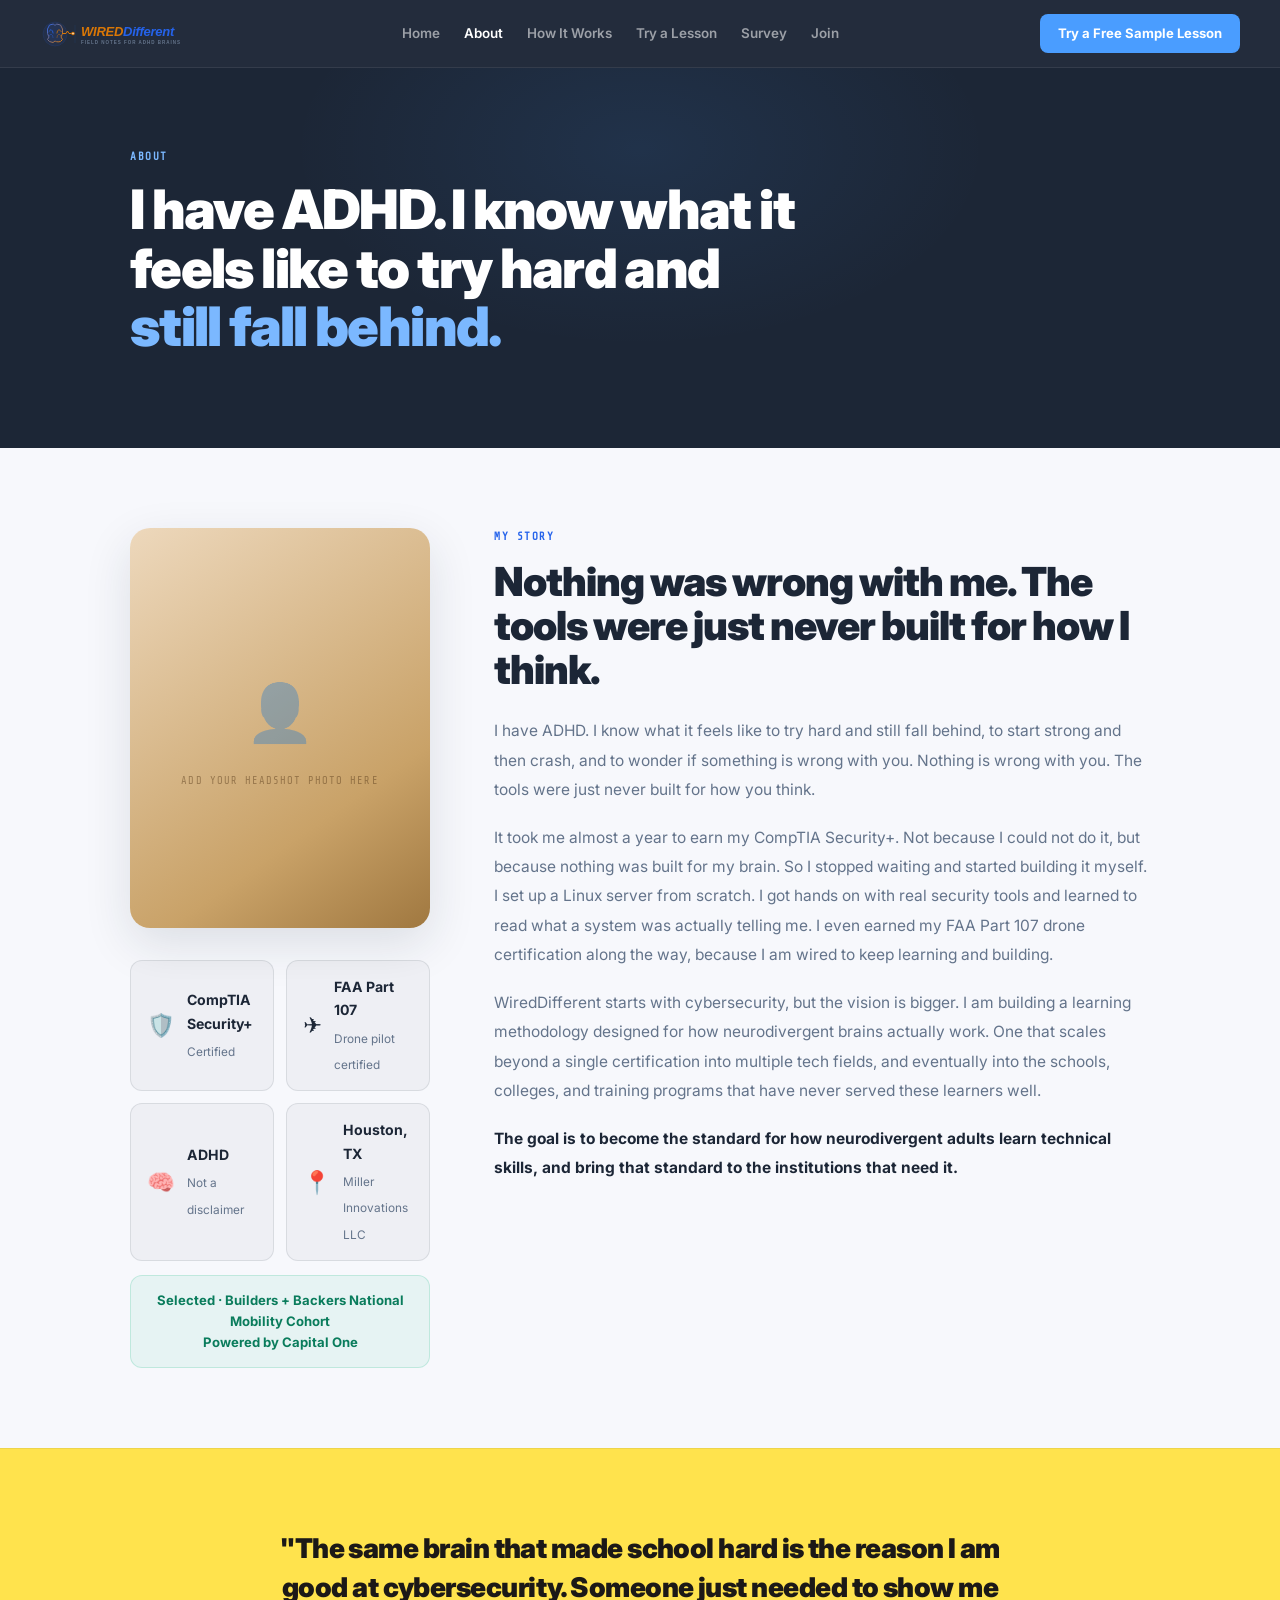
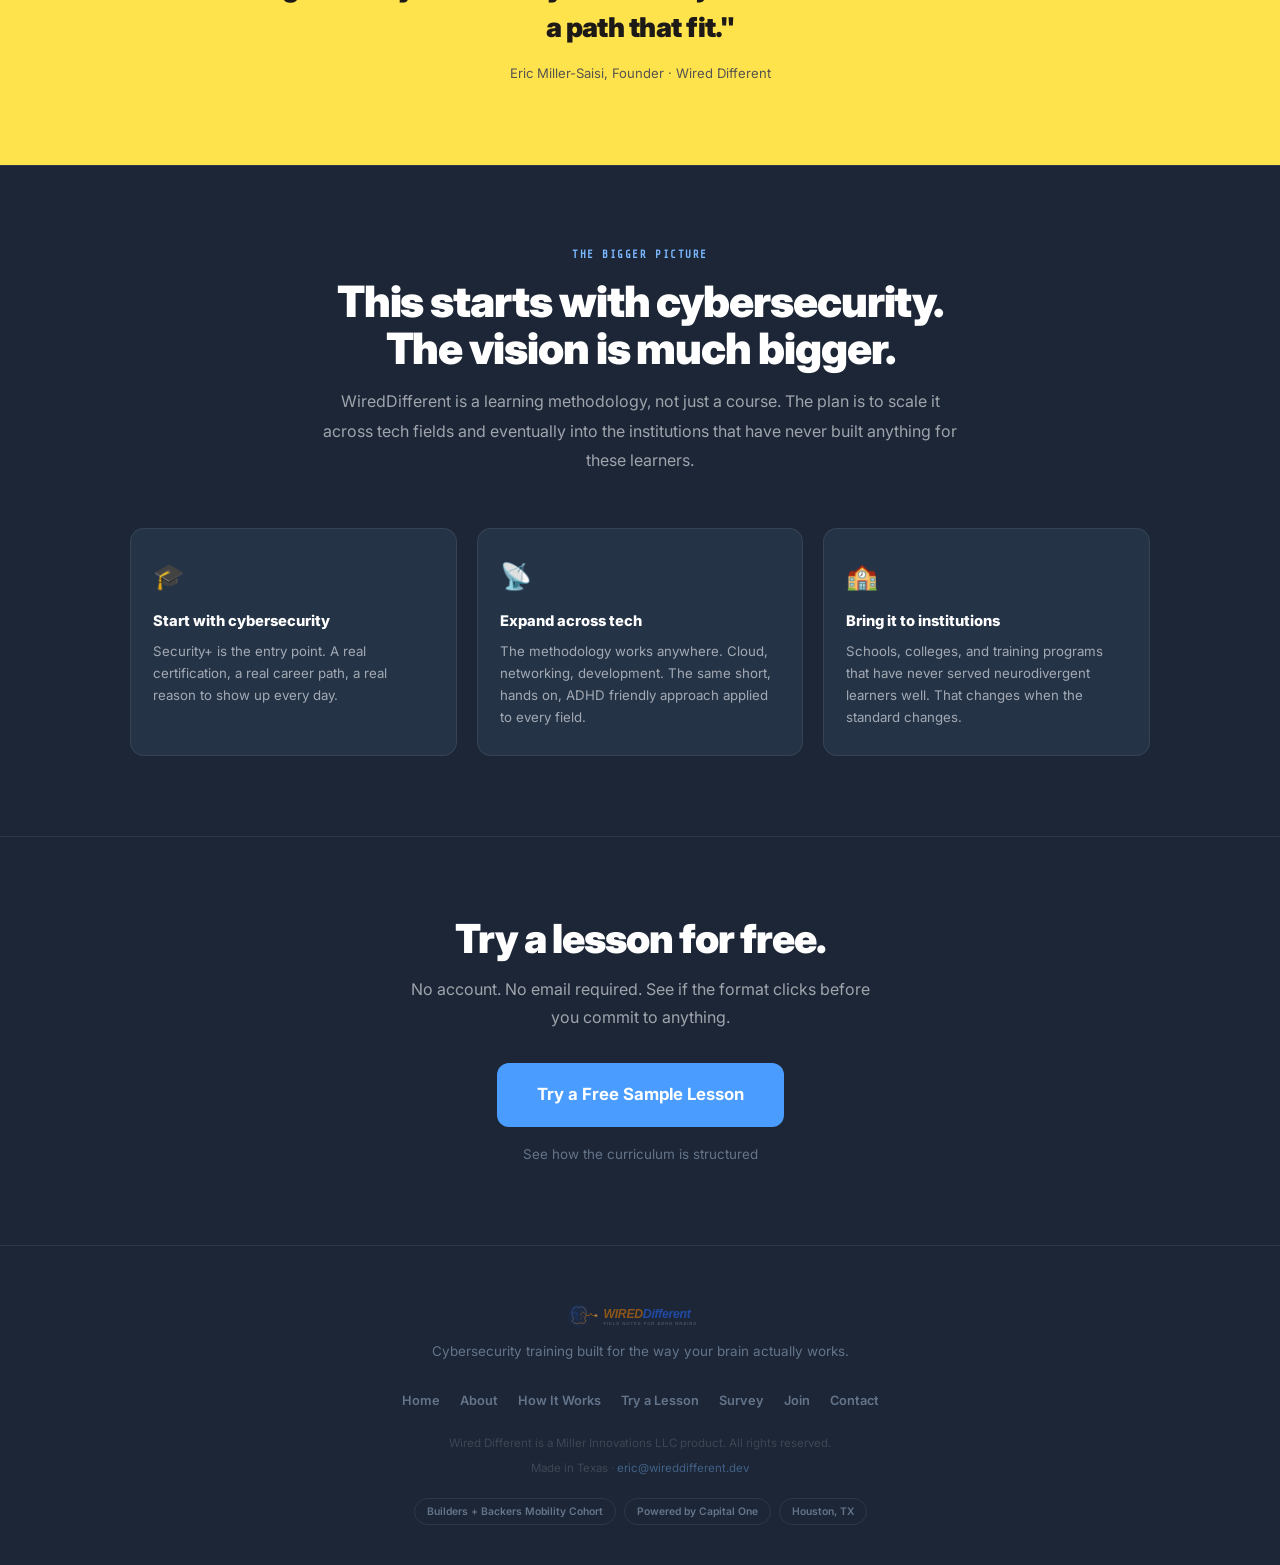
==== about.html @ 70fa24d0 "Rebuild site as 6-page multipage with shared stylesheet - Break single-page index into Home, About, " ====
<!DOCTYPE html>
<html lang="en">
<head>
  <meta charset="UTF-8"/>
  <meta name="viewport" content="width=device-width, initial-scale=1.0"/>
  <title>About Eric | Wired Different</title>
  <meta name="description" content="Eric Miller-Saisi built Wired Different after passing Security+ with ADHD and no tech background. This is that story."/>
  <link rel="stylesheet" href="style.css"/>
  <style>
    /* ====== BIO GRID ====== */
    .bio-grid {
      display: grid;
      grid-template-columns: 300px 1fr;
      gap: 64px;
      align-items: start;
    }
    @media (max-width: 820px) { .bio-grid { grid-template-columns: 1fr; gap: 40px; } }

    .founder-photo-wrap {
      position: sticky;
      top: calc(var(--nav-h) + 24px);
    }
    @media (max-width: 820px) { .founder-photo-wrap { position: static; } }

    /* PHOTO: Replace .founder-photo-placeholder with:
       <img src="your-photo.jpg" alt="Eric Miller-Saisi" style="width:100%;border-radius:20px;object-fit:cover">
       Portrait orientation recommended. Warm, natural lighting. */
    .founder-photo-placeholder {
      width: 100%;
      aspect-ratio: 3/4;
      background: linear-gradient(145deg, #EDD8BC 0%, #C9A268 70%, #A07840 100%);
      border-radius: 20px;
      display: flex;
      align-items: center;
      justify-content: center;
      flex-direction: column;
      gap: 14px;
      box-shadow: 0 16px 48px rgba(28,38,54,.12);
    }
    @media (max-width: 820px) { .founder-photo-placeholder { aspect-ratio: 4/3; } }
    .founder-photo-placeholder .ph-icon { font-size: 3.5rem; opacity: .35; }
    .founder-photo-placeholder .ph-label {
      font-family: var(--mono);
      font-size: .65rem;
      color: rgba(80,50,20,.45);
      letter-spacing: .1em;
      text-transform: uppercase;
      text-align: center;
      padding: 0 20px;
    }

    .bio-copy h2 {
      font-size: clamp(1.8rem, 3.5vw, 2.5rem);
      font-weight: 900;
      line-height: 1.1;
      letter-spacing: -.025em;
      color: var(--navy);
      margin-bottom: 24px;
    }
    .bio-copy p {
      font-size: .97rem;
      color: var(--dim);
      line-height: 1.9;
      margin-bottom: 18px;
    }
    .bio-copy p strong { color: var(--navy); }

    /* ====== CREDS ====== */
    .creds-grid {
      display: grid;
      grid-template-columns: 1fr 1fr;
      gap: 12px;
      margin-top: 32px;
    }
    @media (max-width: 500px) { .creds-grid { grid-template-columns: 1fr; } }
    .cred-card {
      display: flex;
      align-items: center;
      gap: 12px;
      background: rgba(28,38,54,.04);
      border: 1px solid var(--border-light);
      border-radius: 12px;
      padding: 14px 16px;
    }
    .cred-ico { font-size: 1.4rem; flex-shrink: 0; }
    .cred-card strong { font-size: .88rem; color: var(--navy); display: block; margin-bottom: 2px; }
    .cred-card small { font-size: .74rem; color: var(--dim); }
    .bb-badge {
      margin-top: 14px;
      padding: 14px 18px;
      background: rgba(16,185,129,.07);
      border: 1px solid rgba(16,185,129,.18);
      border-radius: 12px;
      font-size: .82rem;
      font-weight: 700;
      color: #0A7C5C;
      line-height: 1.6;
      text-align: center;
    }

    /* ====== PULLQUOTE ====== */
    .about-quote {
      padding: 80px 0;
      background: var(--yellow);
      border-top: 1px solid rgba(28,38,54,.08);
    }
    .about-quote blockquote {
      font-size: clamp(1.25rem, 2.5vw, 1.7rem);
      font-weight: 900;
      color: #1C1917;
      line-height: 1.45;
      letter-spacing: -.02em;
      max-width: 720px;
      margin: 0 auto 16px;
      text-align: center;
    }
    .about-quote cite {
      display: block;
      text-align: center;
      font-size: .82rem;
      color: #57534E;
      font-style: normal;
    }

    /* ====== VISION SECTION ====== */
    .vision-grid {
      display: grid;
      grid-template-columns: repeat(3, 1fr);
      gap: 20px;
    }
    @media (max-width: 680px) { .vision-grid { grid-template-columns: 1fr; } }
    .vision-item {
      background: var(--navy-lt);
      border: 1px solid var(--border-dark);
      border-radius: 14px;
      padding: 26px 22px;
    }
    .vision-item .v-ico { font-size: 1.6rem; margin-bottom: 12px; display: block; }
    .vision-item h4 { font-size: .92rem; font-weight: 800; color: #fff; margin-bottom: 8px; }
    .vision-item p { font-size: .83rem; color: var(--dim2); line-height: 1.65; }

    /* ====== PHOTO ROW ====== */
    .life-photo-row {
      display: grid;
      grid-template-columns: 1fr 1fr;
      gap: 20px;
      margin-top: 40px;
    }
    @media (max-width: 600px) { .life-photo-row { grid-template-columns: 1fr; } }
    .life-photo-row img {
      width: 100%;
      height: 280px;
      object-fit: cover;
      border-radius: 16px;
      display: block;
    }
  </style>
</head>
<body>

<nav>
  <a class="nav-logo" href="index.html">
    <img src="WiredDifferent_Logo.svg" alt="Wired Different" onerror="this.style.display='none';this.nextElementSibling.style.display='block'"/>
    <span class="nav-logo-txt" style="display:none">Wired <span>Different</span></span>
  </a>
  <button class="nav-toggle" id="nav-toggle" aria-label="Open menu">
    <span></span><span></span><span></span>
  </button>
  <div class="nav-links" id="nav-links">
    <a href="index.html" class="nav-link">Home</a>
    <a href="about.html" class="nav-link current">About</a>
    <a href="how-it-works.html" class="nav-link">How It Works</a>
    <a href="lesson.html" class="nav-link">Try a Lesson</a>
    <a href="survey.html" class="nav-link">Survey</a>
    <a href="join.html" class="nav-link">Join</a>
  </div>
  <a href="lesson.html" class="nav-cta">Try a Free Sample Lesson</a>
</nav>


<!-- PAGE HERO -->
<section class="page-hero">
  <div class="wrap">
    <div class="page-hero-inner">
      <span class="section-label light reveal">About</span>
      <h1 class="reveal">I have ADHD. I know what it feels like to try hard and <span class="hl">still fall behind.</span></h1>
    </div>
  </div>
</section>


<!-- BIO -->
<section class="section-light">
  <div class="wrap">
    <div class="bio-grid">

      <div class="founder-photo-wrap reveal">
        <!-- PHOTO: Replace the div below with your real headshot.
             Example: <img src="eric-headshot.jpg" alt="Eric Miller-Saisi" style="width:100%;border-radius:20px;object-fit:cover">
             Portrait orientation. Warm, natural lighting. Authentic over polished. -->
        <div class="founder-photo-placeholder">
          <span class="ph-icon">👤</span>
          <span class="ph-label">Add your headshot photo here</span>
        </div>
        <div class="creds-grid">
          <div class="cred-card">
            <span class="cred-ico">🛡️</span>
            <div><strong>CompTIA Security+</strong><small>Certified</small></div>
          </div>
          <div class="cred-card">
            <span class="cred-ico">✈️</span>
            <div><strong>FAA Part 107</strong><small>Drone pilot certified</small></div>
          </div>
          <div class="cred-card">
            <span class="cred-ico">🧠</span>
            <div><strong>ADHD</strong><small>Not a disclaimer</small></div>
          </div>
          <div class="cred-card">
            <span class="cred-ico">📍</span>
            <div><strong>Houston, TX</strong><small>Miller Innovations LLC</small></div>
          </div>
        </div>
        <div class="bb-badge">
          Selected &middot; Builders + Backers National Mobility Cohort<br/>Powered by Capital One
        </div>
      </div>

      <div class="bio-copy">
        <span class="section-label reveal">My Story</span>
        <h2 class="reveal">Nothing was wrong with me. The tools were just never built for how I think.</h2>

        <p class="reveal d1">I have ADHD. I know what it feels like to try hard and still fall behind, to start strong and then crash, and to wonder if something is wrong with you. Nothing is wrong with you. The tools were just never built for how you think.</p>

        <p class="reveal d1">It took me almost a year to earn my CompTIA Security+. Not because I could not do it, but because nothing was built for my brain. So I stopped waiting and started building it myself. I set up a Linux server from scratch. I got hands on with real security tools and learned to read what a system was actually telling me. I even earned my FAA Part 107 drone certification along the way, because I am wired to keep learning and building.</p>

        <p class="reveal d2">WiredDifferent starts with cybersecurity, but the vision is bigger. I am building a learning methodology designed for how neurodivergent brains actually work. One that scales beyond a single certification into multiple tech fields, and eventually into the schools, colleges, and training programs that have never served these learners well.</p>

        <p class="reveal d2"><strong>The goal is to become the standard for how neurodivergent adults learn technical skills, and bring that standard to the institutions that need it.</strong></p>

        <!-- PHOTO: Add two warm lifestyle photos here when you have them.
             Example:
             <div class="life-photo-row">
               <img src="photo-working.jpg" alt="Eric working on a Linux setup">
               <img src="photo-teaching.jpg" alt="Eric at a workshop">
             </div>
        -->
      </div>

    </div>
  </div>
</section>


<!-- PULLQUOTE -->
<section class="about-quote">
  <div class="wrap">
    <blockquote class="reveal">"The same brain that made school hard is the reason I am good at cybersecurity. Someone just needed to show me a path that fit."</blockquote>
    <cite class="reveal d1">Eric Miller-Saisi, Founder &middot; Wired Different</cite>
  </div>
</section>


<!-- VISION -->
<section class="section-dark">
  <div class="wrap">
    <div class="section-head light">
      <span class="section-label light reveal">The Bigger Picture</span>
      <h2 class="reveal">This starts with cybersecurity.<br/>The vision is much bigger.</h2>
      <p class="reveal d1">WiredDifferent is a learning methodology, not just a course. The plan is to scale it across tech fields and eventually into the institutions that have never built anything for these learners.</p>
    </div>
    <div class="vision-grid">
      <div class="vision-item reveal">
        <span class="v-ico">🎓</span>
        <h4>Start with cybersecurity</h4>
        <p>Security+ is the entry point. A real certification, a real career path, a real reason to show up every day.</p>
      </div>
      <div class="vision-item reveal d1">
        <span class="v-ico">📡</span>
        <h4>Expand across tech</h4>
        <p>The methodology works anywhere. Cloud, networking, development. The same short, hands on, ADHD friendly approach applied to every field.</p>
      </div>
      <div class="vision-item reveal d2">
        <span class="v-ico">🏫</span>
        <h4>Bring it to institutions</h4>
        <p>Schools, colleges, and training programs that have never served neurodivergent learners well. That changes when the standard changes.</p>
      </div>
    </div>
  </div>
</section>


<!-- CTA BAR -->
<div class="cta-bar">
  <div class="wrap">
    <h2 class="reveal">Try a lesson for free.</h2>
    <p class="reveal d1">No account. No email required. See if the format clicks before you commit to anything.</p>
    <a href="lesson.html" class="btn-primary lg reveal d2">Try a Free Sample Lesson</a>
    <a href="how-it-works.html" class="sub-link reveal d3">See how the curriculum is structured</a>
  </div>
</div>


<!-- FOOTER -->
<footer>
  <img src="WiredDifferent_Logo.svg" alt="Wired Different" onerror="this.style.display='none';document.getElementById('ftxt').style.display='block'"/>
  <div class="foot-name" id="ftxt" style="display:none">Wired <span>Different</span></div>
  <p class="foot-tagline">Cybersecurity training built for the way your brain actually works.</p>
  <div class="foot-links">
    <a href="index.html">Home</a>
    <a href="about.html">About</a>
    <a href="how-it-works.html">How It Works</a>
    <a href="lesson.html">Try a Lesson</a>
    <a href="survey.html">Survey</a>
    <a href="join.html">Join</a>
    <a href="mailto:eric@wireddifferent.dev">Contact</a>
  </div>
  <p class="foot-copy">
    Wired Different is a Miller Innovations LLC product. All rights reserved.<br/>
    Made in Texas &middot; <a href="mailto:eric@wireddifferent.dev">eric@wireddifferent.dev</a>
  </p>
  <div class="foot-pills">
    <span class="fp">Builders + Backers Mobility Cohort</span>
    <span class="fp">Powered by Capital One</span>
    <span class="fp">Houston, TX</span>
  </div>
</footer>


<script>
(function(){
  document.getElementById('nav-toggle').addEventListener('click',function(){
    document.getElementById('nav-links').classList.toggle('open');
  });
  const obs = new IntersectionObserver(entries=>{
    entries.forEach(e=>{ if(e.isIntersecting){ e.target.classList.add('on'); obs.unobserve(e.target); } });
  },{threshold:0.07});
  document.querySelectorAll('.reveal').forEach(el=>obs.observe(el));
})();
</script>
</body>
</html>
---- style.css ----
@import url('https://fonts.googleapis.com/css2?family=Inter:wght@300;400;500;600;700;800;900&family=Share+Tech+Mono&display=swap');

*, *::before, *::after { box-sizing: border-box; margin: 0; padding: 0; }

:root {
  --cream: #F7F8FC;
  --navy: #1C2636;
  --navy-lt: #253347;
  --navy-card: #2A3A50;
  --blue: #4A9DFF;
  --blue-deep: #2563EB;
  --blue-lt: #7BB8FF;
  --yellow: #FFE34D;
  --yellow-lt: #FFF0A0;
  --green: #10B981;
  --green-lt: #34D399;
  --purple: #8B5CF6;
  --red: #EF4444;
  --border-light: rgba(28,38,54,.1);
  --border-dark: rgba(255,255,255,.08);
  --dim: #64748B;
  --dim2: rgba(247,248,252,.6);
  --mono: 'Share Tech Mono', monospace;
  --nav-h: 68px;
}

html { scroll-behavior: smooth; }
body {
  font-family: 'Inter', system-ui, sans-serif;
  background: var(--cream);
  color: var(--navy);
  line-height: 1.65;
  overflow-x: hidden;
}

/* LAYOUT */
.wrap { max-width: 1100px; margin: 0 auto; padding: 0 40px; }
@media (max-width: 600px) { .wrap { padding: 0 20px; } }

/* REVEAL */
.reveal { opacity: 0; transform: translateY(20px); transition: opacity .6s ease, transform .6s ease; }
.reveal.on { opacity: 1; transform: none; }
.d1 { transition-delay: .1s; }
.d2 { transition-delay: .2s; }
.d3 { transition-delay: .3s; }
.d4 { transition-delay: .4s; }

/* ===================== NAV ===================== */
nav {
  height: var(--nav-h);
  padding: 0 40px;
  display: flex;
  align-items: center;
  justify-content: space-between;
  gap: 20px;
  position: sticky;
  top: 0;
  z-index: 200;
  background: rgba(28,38,54,.97);
  backdrop-filter: blur(20px);
  border-bottom: 1px solid var(--border-dark);
}
@media (max-width: 600px) { nav { padding: 0 20px; } }

.nav-logo {
  display: flex;
  align-items: center;
  gap: 10px;
  text-decoration: none;
  flex-shrink: 0;
}
.nav-logo img { height: 30px; }
.nav-logo-txt { font-size: .92rem; font-weight: 800; color: #fff; }
.nav-logo-txt span { color: var(--blue-lt); }

.nav-links {
  display: flex;
  align-items: center;
  gap: 2px;
  flex: 1;
  justify-content: center;
}

.nav-link {
  font-size: .84rem;
  font-weight: 600;
  color: rgba(255,255,255,.55);
  text-decoration: none;
  padding: 6px 11px;
  border-radius: 6px;
  transition: color .2s, background .2s;
  white-space: nowrap;
}
.nav-link:hover { color: #fff; background: rgba(255,255,255,.06); }
.nav-link.current { color: #fff; }

.nav-cta {
  background: var(--blue);
  color: #fff;
  padding: 9px 18px;
  border-radius: 8px;
  font-weight: 700;
  font-size: .82rem;
  text-decoration: none;
  transition: background .2s;
  flex-shrink: 0;
  white-space: nowrap;
}
.nav-cta:hover { background: var(--blue-deep); }

.nav-toggle {
  display: none;
  flex-direction: column;
  justify-content: center;
  gap: 5px;
  background: none;
  border: none;
  cursor: pointer;
  padding: 6px;
  flex-shrink: 0;
}
.nav-toggle span {
  display: block;
  width: 22px;
  height: 2px;
  background: rgba(255,255,255,.7);
  border-radius: 2px;
  transition: all .3s;
}

@media (max-width: 860px) {
  .nav-toggle { display: flex; }
  .nav-links {
    display: none;
    position: absolute;
    top: var(--nav-h);
    left: 0;
    right: 0;
    background: var(--navy);
    border-bottom: 1px solid var(--border-dark);
    padding: 12px 20px 20px;
    flex-direction: column;
    align-items: flex-start;
    gap: 2px;
    box-shadow: 0 16px 40px rgba(0,0,0,.4);
  }
  .nav-links.open { display: flex; }
  .nav-link { font-size: .95rem; width: 100%; padding: 11px 14px; }
}

/* ===================== BUTTONS ===================== */
.btn-primary {
  display: inline-flex;
  align-items: center;
  gap: 8px;
  background: var(--blue);
  color: #fff;
  padding: 15px 32px;
  border-radius: 10px;
  font-weight: 700;
  font-size: 1rem;
  text-decoration: none;
  transition: all .2s;
  border: none;
  cursor: pointer;
  font-family: 'Inter', sans-serif;
}
.btn-primary:hover {
  background: var(--blue-deep);
  transform: translateY(-2px);
  box-shadow: 0 8px 28px rgba(74,157,255,.35);
}
.btn-primary.lg { padding: 18px 40px; font-size: 1.05rem; border-radius: 12px; }

.btn-ghost {
  display: inline-flex;
  align-items: center;
  gap: 8px;
  background: transparent;
  color: var(--blue-lt);
  padding: 13px 26px;
  border-radius: 10px;
  font-weight: 700;
  font-size: .9rem;
  text-decoration: none;
  border: 1.5px solid rgba(74,157,255,.3);
  transition: all .2s;
  cursor: pointer;
  font-family: 'Inter', sans-serif;
}
.btn-ghost:hover {
  border-color: var(--blue-lt);
  color: #fff;
  background: rgba(74,157,255,.08);
}

/* ===================== SECTION LABELS ===================== */
.section-label {
  display: block;
  font-family: var(--mono);
  font-size: .68rem;
  font-weight: 700;
  letter-spacing: .14em;
  text-transform: uppercase;
  color: var(--blue-deep);
  margin-bottom: 14px;
}
.section-label.light { color: var(--blue-lt); }

/* ===================== PAGE HERO ===================== */
.page-hero {
  padding: 80px 0 72px;
  background: var(--navy);
  position: relative;
  overflow: hidden;
}
.page-hero::before {
  content: '';
  position: absolute;
  top: -120px;
  left: 50%;
  transform: translateX(-50%);
  width: 700px;
  height: 400px;
  background: radial-gradient(ellipse, rgba(74,157,255,.1) 0%, transparent 70%);
  pointer-events: none;
}
.page-hero-inner { position: relative; z-index: 1; max-width: 680px; }
.page-hero h1 {
  font-size: clamp(2.2rem, 4.5vw, 3.4rem);
  font-weight: 900;
  line-height: 1.08;
  letter-spacing: -.03em;
  color: #fff;
  margin-bottom: 20px;
}
.page-hero h1 .hl { color: var(--blue-lt); }
.page-hero .sub {
  font-size: 1.05rem;
  color: var(--dim2);
  line-height: 1.85;
  max-width: 560px;
  margin-bottom: 32px;
}

/* ===================== SECTIONS ===================== */
.section-light { padding: 80px 0; background: var(--cream); }
.section-dark { padding: 80px 0; background: var(--navy); border-top: 1px solid var(--border-dark); }

.section-head { text-align: center; max-width: 640px; margin: 0 auto 52px; }
.section-head h2 {
  font-size: clamp(1.9rem, 4vw, 2.7rem);
  font-weight: 900;
  line-height: 1.1;
  letter-spacing: -.025em;
  color: var(--navy);
  margin-bottom: 14px;
}
.section-head.light h2 { color: #fff; }
.section-head p { font-size: 1rem; color: var(--dim); line-height: 1.85; }
.section-head.light p { color: var(--dim2); }

/* ===================== PHOTO PLACEHOLDERS ===================== */
.photo-wrap {
  background: linear-gradient(145deg, #EDD8BC 0%, #C9A268 100%);
  border-radius: 16px;
  overflow: hidden;
  display: flex;
  align-items: center;
  justify-content: center;
  flex-direction: column;
  gap: 10px;
}
.photo-wrap .ph-icon { font-size: 2.2rem; opacity: .35; }
.photo-wrap .ph-label {
  font-family: var(--mono);
  font-size: .64rem;
  color: rgba(80,50,20,.45);
  letter-spacing: .1em;
  text-transform: uppercase;
}

/* ===================== STATS STRIP ===================== */
.stats-strip {
  background: var(--navy-lt);
  border-top: 1px solid var(--border-dark);
  border-bottom: 1px solid var(--border-dark);
  padding: 32px 0;
}
.stats-inner {
  display: grid;
  grid-template-columns: repeat(4, 1fr);
  max-width: 1100px;
  margin: 0 auto;
  padding: 0 40px;
}
@media (max-width: 700px) { .stats-inner { grid-template-columns: repeat(2, 1fr); } }
@media (max-width: 400px) { .stats-inner { padding: 0 20px; } }
.stat-item {
  text-align: center;
  padding: 12px 16px;
  border-right: 1px solid var(--border-dark);
}
.stat-item:last-child { border-right: none; }
@media (max-width: 700px) { .stat-item:nth-child(2) { border-right: none; } }
.stat-n {
  display: block;
  font-size: 1.8rem;
  font-weight: 900;
  color: var(--blue-lt);
  line-height: 1;
  margin-bottom: 4px;
}
.stat-l {
  font-size: .72rem;
  color: var(--dim);
  text-transform: uppercase;
  letter-spacing: .08em;
  font-weight: 600;
}

/* ===================== CTA BAR ===================== */
.cta-bar {
  background: var(--navy);
  padding: 80px 0;
  text-align: center;
  border-top: 1px solid var(--border-dark);
}
.cta-bar h2 {
  font-size: clamp(1.8rem, 3.5vw, 2.5rem);
  font-weight: 900;
  line-height: 1.1;
  letter-spacing: -.025em;
  color: #fff;
  margin-bottom: 14px;
}
.cta-bar p {
  font-size: 1rem;
  color: var(--dim2);
  max-width: 460px;
  margin: 0 auto 32px;
  line-height: 1.75;
}
.cta-bar .sub-link {
  display: block;
  margin-top: 16px;
  font-size: .84rem;
  color: var(--dim);
  text-decoration: none;
}
.cta-bar .sub-link:hover { color: var(--blue-lt); }

/* ===================== FOOTER ===================== */
footer {
  background: var(--navy);
  border-top: 1px solid var(--border-dark);
  padding: 56px 40px 40px;
  text-align: center;
}
@media (max-width: 600px) { footer { padding: 44px 20px 32px; } }
footer img { height: 28px; margin: 0 auto 10px; display: block; opacity: .6; }
.foot-name { font-size: .95rem; font-weight: 800; color: #fff; margin-bottom: 10px; }
.foot-name span { color: var(--blue-lt); }
.foot-tagline { font-size: .84rem; color: var(--dim); margin-bottom: 28px; }
.foot-links { display: flex; justify-content: center; gap: 20px; flex-wrap: wrap; margin-bottom: 20px; }
.foot-links a { font-size: .8rem; color: var(--dim); text-decoration: none; transition: color .2s; font-weight: 600; }
.foot-links a:hover { color: var(--blue-lt); }
.foot-copy { font-size: .72rem; color: rgba(255,255,255,.15); line-height: 2.2; }
.foot-copy a { color: rgba(122,184,255,.4); text-decoration: none; }
.foot-copy a:hover { color: var(--blue-lt); }
.foot-pills { display: flex; justify-content: center; gap: 8px; margin-top: 16px; flex-wrap: wrap; }
.fp { font-size: .65rem; font-weight: 600; padding: 4px 12px; border-radius: 50px; border: 1px solid var(--border-dark); color: var(--dim); }

/* ===================== SHARED NAV SCRIPT HOOK ===================== */
/* nav-toggle JS is inlined in each page */
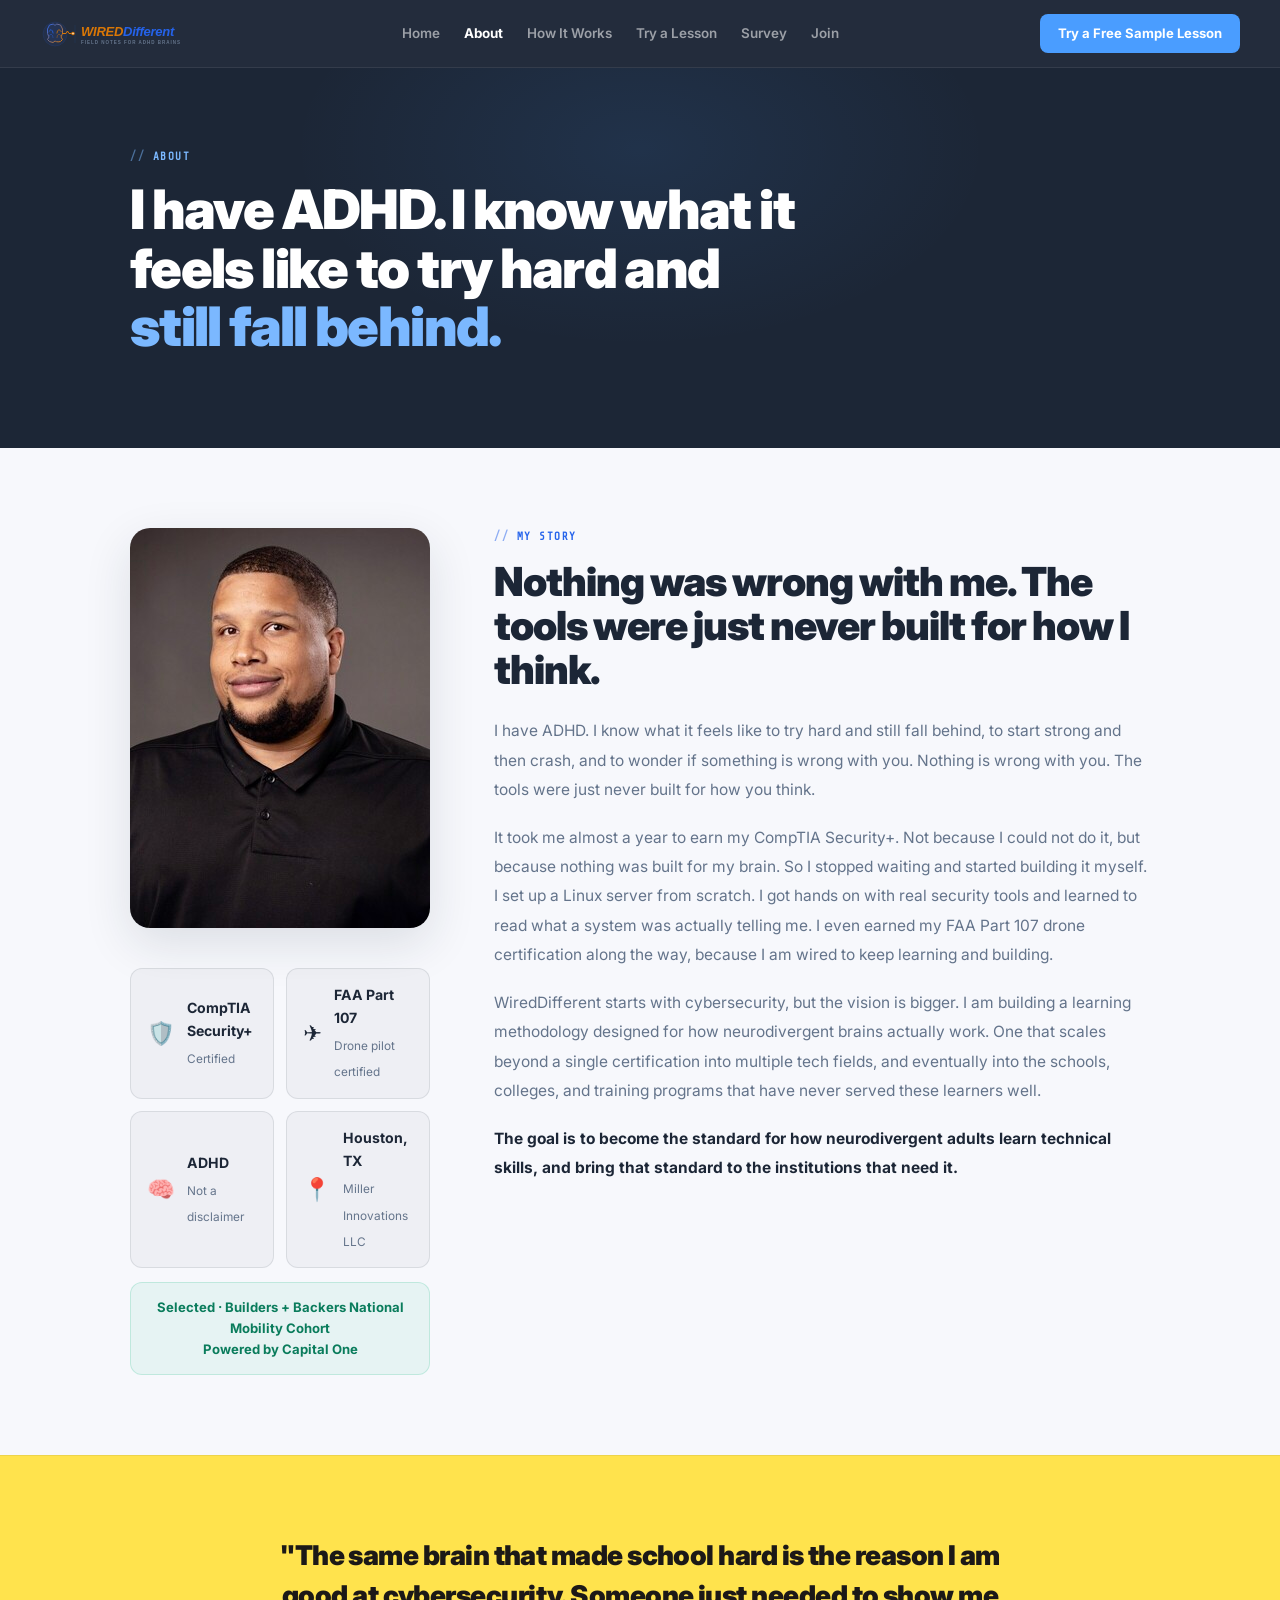
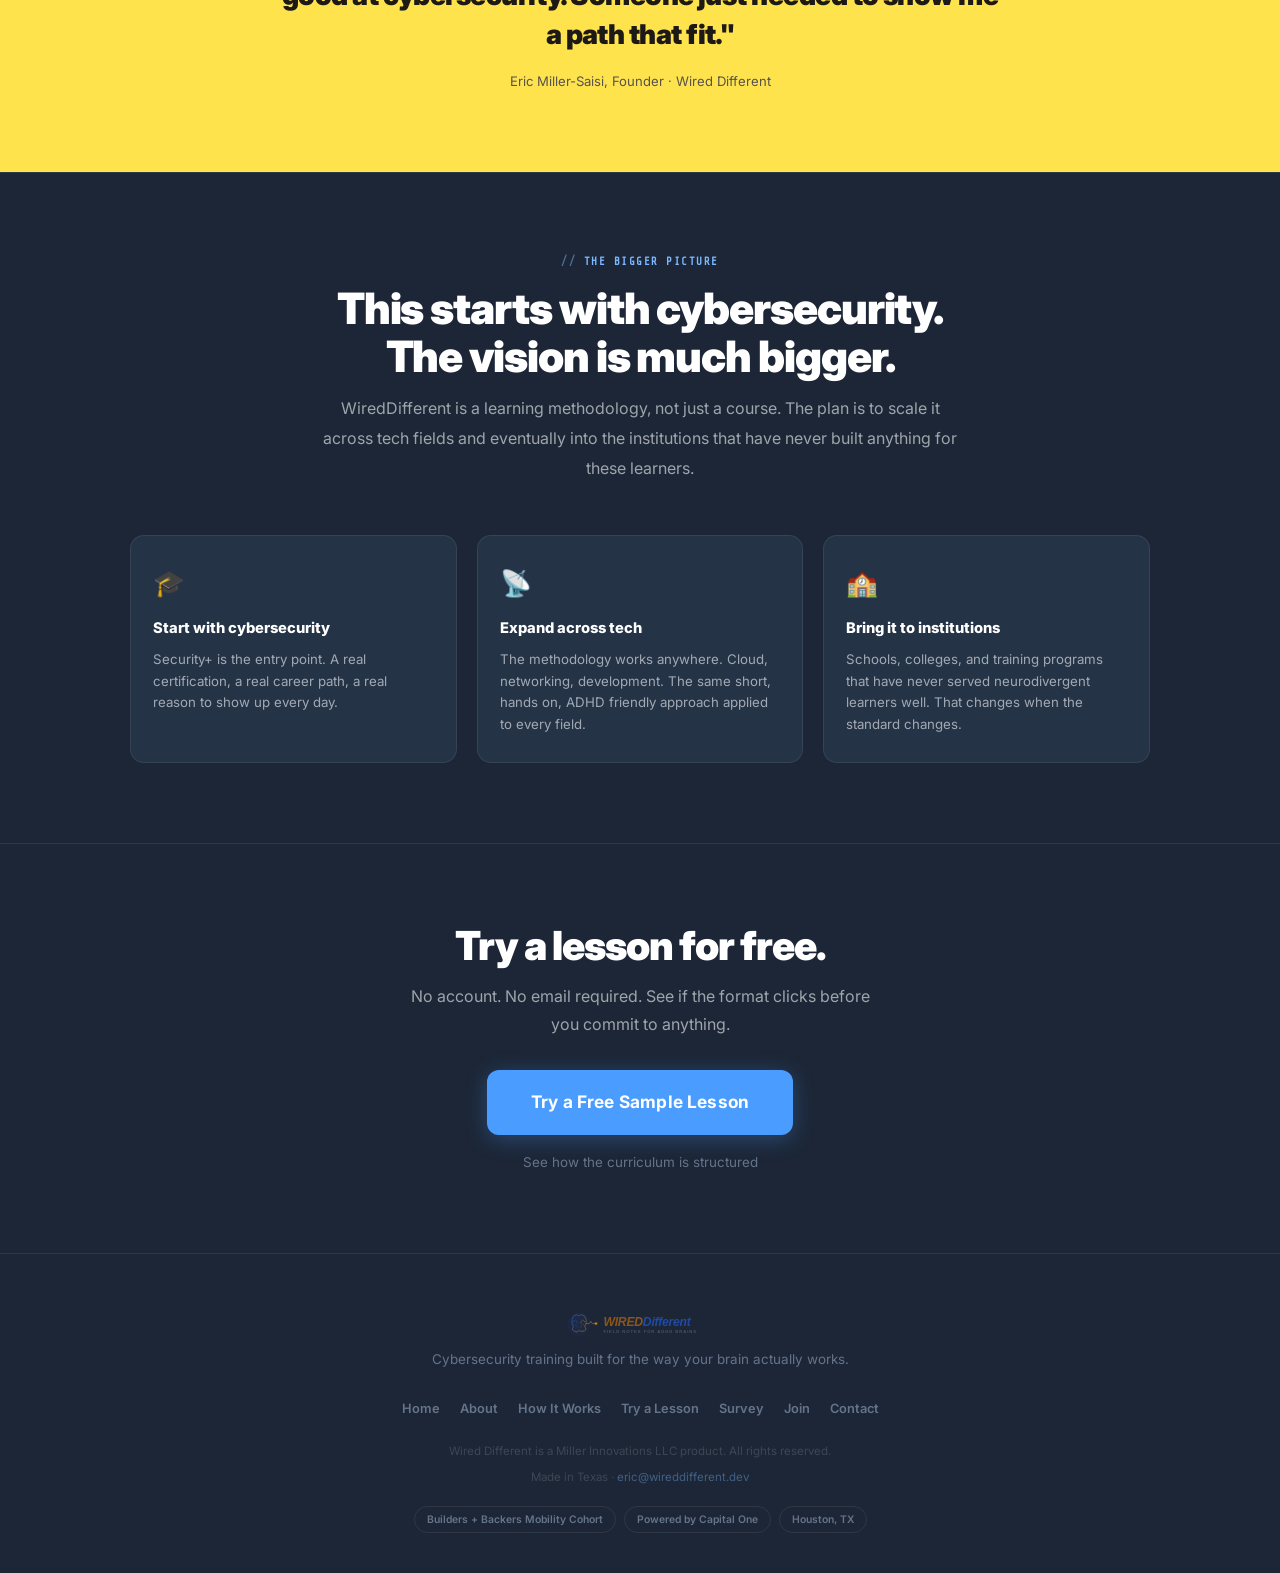
==== commit 354050b3: "Add real headshot, wire survey to Formspree, add pricing questions, fix stale Field Note copy Co-Aut" ====
--- a/about.html
+++ b/about.html
@@ -22,32 +22,14 @@
     }
     @media (max-width: 820px) { .founder-photo-wrap { position: static; } }
 
-    /* PHOTO: Replace .founder-photo-placeholder with:
-       <img src="your-photo.jpg" alt="Eric Miller-Saisi" style="width:100%;border-radius:20px;object-fit:cover">
-       Portrait orientation recommended. Warm, natural lighting. */
-    .founder-photo-placeholder {
+    .founder-photo {
       width: 100%;
       aspect-ratio: 3/4;
-      background: linear-gradient(145deg, #EDD8BC 0%, #C9A268 70%, #A07840 100%);
+      object-fit: cover;
       border-radius: 20px;
-      display: flex;
-      align-items: center;
-      justify-content: center;
-      flex-direction: column;
-      gap: 14px;
       box-shadow: 0 16px 48px rgba(28,38,54,.12);
     }
-    @media (max-width: 820px) { .founder-photo-placeholder { aspect-ratio: 4/3; } }
-    .founder-photo-placeholder .ph-icon { font-size: 3.5rem; opacity: .35; }
-    .founder-photo-placeholder .ph-label {
-      font-family: var(--mono);
-      font-size: .65rem;
-      color: rgba(80,50,20,.45);
-      letter-spacing: .1em;
-      text-transform: uppercase;
-      text-align: center;
-      padding: 0 20px;
-    }
+    @media (max-width: 820px) { .founder-photo { aspect-ratio: 4/3; } }
 
     .bio-copy h2 {
       font-size: clamp(1.8rem, 3.5vw, 2.5rem);
@@ -195,13 +177,7 @@
     <div class="bio-grid">
 
       <div class="founder-photo-wrap reveal">
-        <!-- PHOTO: Replace the div below with your real headshot.
-             Example: <img src="eric-headshot.jpg" alt="Eric Miller-Saisi" style="width:100%;border-radius:20px;object-fit:cover">
-             Portrait orientation. Warm, natural lighting. Authentic over polished. -->
-        <div class="founder-photo-placeholder">
-          <span class="ph-icon">👤</span>
-          <span class="ph-label">Add your headshot photo here</span>
-        </div>
+        <img class="founder-photo" src="eric-headshot.jpg" alt="Eric Miller-Saisi"/>
         <div class="creds-grid">
           <div class="cred-card">
             <span class="cred-ico">🛡️</span>
--- a/style.css
+++ b/style.css
@@ -1,6 +1,7 @@
 @import url('https://fonts.googleapis.com/css2?family=Inter:wght@300;400;500;600;700;800;900&family=Share+Tech+Mono&display=swap');
 
 *, *::before, *::after { box-sizing: border-box; margin: 0; padding: 0; }
+::selection { background: rgba(74,157,255,.22); color: var(--navy); }
 
 :root {
   --cream: #F7F8FC;
@@ -25,12 +26,19 @@
 }
 
 html { scroll-behavior: smooth; }
+::-webkit-scrollbar { width: 5px; }
+::-webkit-scrollbar-track { background: var(--navy); }
+::-webkit-scrollbar-thumb { background: var(--navy-card); border-radius: 3px; }
+::-webkit-scrollbar-thumb:hover { background: var(--blue-deep); }
 body {
   font-family: 'Inter', system-ui, sans-serif;
   background: var(--cream);
   color: var(--navy);
   line-height: 1.65;
   overflow-x: hidden;
+  -webkit-font-smoothing: antialiased;
+  -moz-osx-font-smoothing: grayscale;
+  text-rendering: optimizeLegibility;
 }
 
 /* LAYOUT */
@@ -38,7 +46,7 @@
 @media (max-width: 600px) { .wrap { padding: 0 20px; } }
 
 /* REVEAL */
-.reveal { opacity: 0; transform: translateY(20px); transition: opacity .6s ease, transform .6s ease; }
+.reveal { opacity: 0; transform: translateY(24px); transition: opacity .7s cubic-bezier(0.22,1,0.36,1), transform .7s cubic-bezier(0.22,1,0.36,1); }
 .reveal.on { opacity: 1; transform: none; }
 .d1 { transition-delay: .1s; }
 .d2 { transition-delay: .2s; }
@@ -92,7 +100,7 @@
   white-space: nowrap;
 }
 .nav-link:hover { color: #fff; background: rgba(255,255,255,.06); }
-.nav-link.current { color: #fff; }
+.nav-link.current { color: #fff; font-weight: 700; }
 
 .nav-cta {
   background: var(--blue);
@@ -159,18 +167,21 @@
   border-radius: 10px;
   font-weight: 700;
   font-size: 1rem;
-  text-decoration: none;
-  transition: all .2s;
+  letter-spacing: .01em;
+  text-decoration: none;
+  transition: all .22s cubic-bezier(0.22,1,0.36,1);
   border: none;
   cursor: pointer;
   font-family: 'Inter', sans-serif;
+  box-shadow: 0 2px 14px rgba(74,157,255,.25);
 }
 .btn-primary:hover {
   background: var(--blue-deep);
-  transform: translateY(-2px);
-  box-shadow: 0 8px 28px rgba(74,157,255,.35);
-}
-.btn-primary.lg { padding: 18px 40px; font-size: 1.05rem; border-radius: 12px; }
+  transform: translateY(-3px);
+  box-shadow: 0 12px 36px rgba(74,157,255,.45);
+}
+.btn-primary:active { transform: translateY(-1px); }
+.btn-primary.lg { padding: 18px 44px; font-size: 1.08rem; border-radius: 12px; box-shadow: 0 4px 22px rgba(74,157,255,.3); }
 
 .btn-ghost {
   display: inline-flex;
@@ -205,6 +216,7 @@
   color: var(--blue-deep);
   margin-bottom: 14px;
 }
+.section-label::before { content: '// '; opacity: .5; }
 .section-label.light { color: var(--blue-lt); }
 
 /* ===================== PAGE HERO ===================== */
